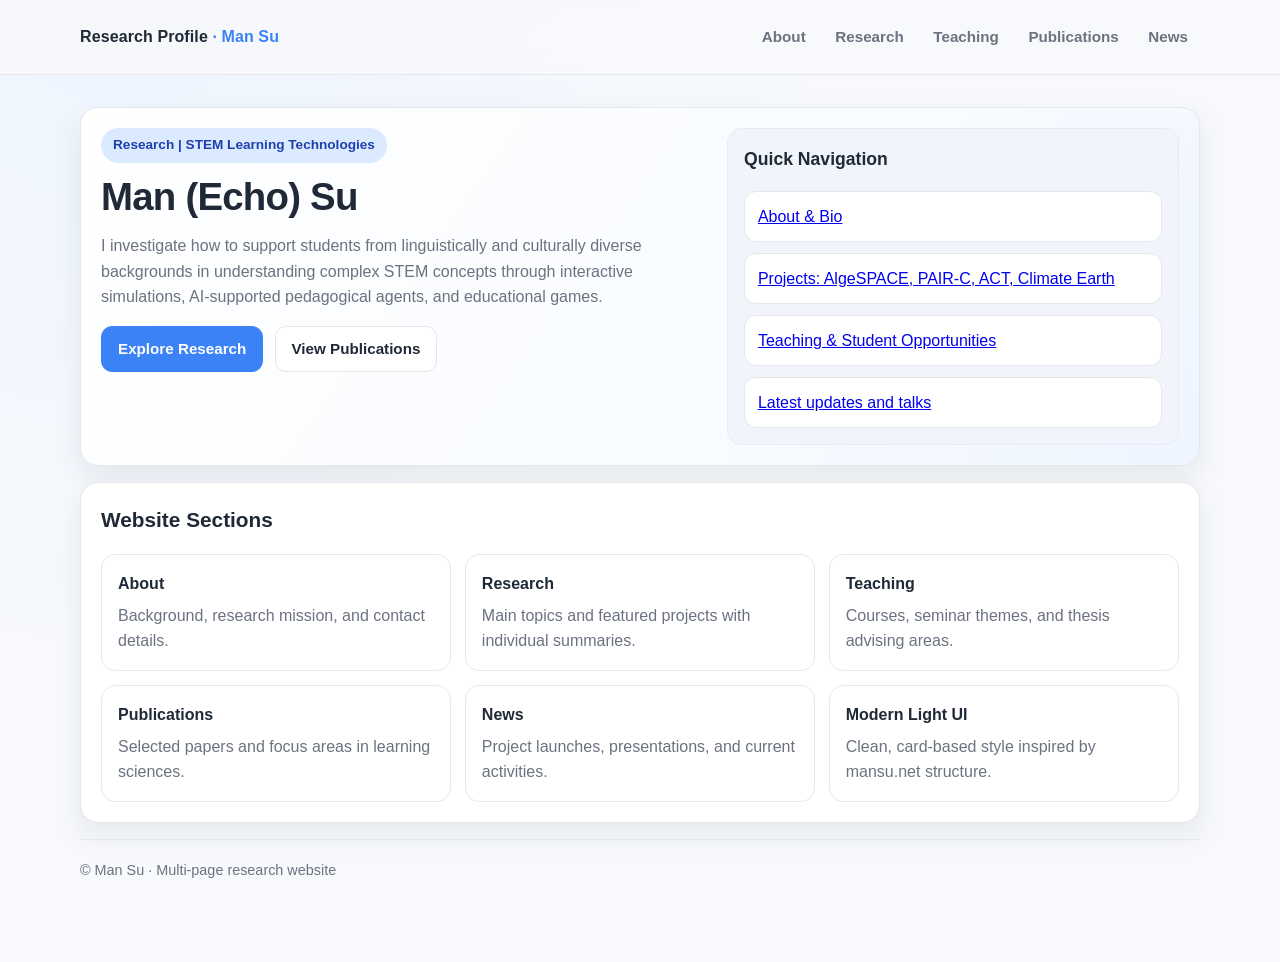
==== index.html @ 3224825e "Add files via upload" ====
<!doctype html>
<html lang="en">
<head>
  <meta charset="UTF-8" />
  <meta name="viewport" content="width=device-width, initial-scale=1" />
  <title>Home | Researcher Profile</title>
  <meta name="description" content="Researcher profile landing page for Man (Echo) Su." />
  <link rel="stylesheet" href="styles.css" />
</head>
<body>
  <header>
    <div class="container nav">
      <a class="brand" href="index.html">Research Profile <span>· Man Su</span></a>
      <nav class="menu" aria-label="Primary navigation">
        <a href="about.html">About</a>
        <a href="research.html">Research</a>
        <a href="teaching.html">Teaching</a>
        <a href="publications.html">Publications</a>
        <a href="news.html">News</a>
      </nav>
    </div>
  </header>

  <main class="container">
    <section class="card hero">
      <article>
        <div class="tag">Research | STEM Learning Technologies</div>
        <h1>Man (Echo) Su</h1>
        <p class="lead">
          I investigate how to support students from linguistically and culturally diverse backgrounds in understanding
          complex STEM concepts through interactive simulations, AI-supported pedagogical agents, and educational games.
        </p>
        <div class="actions">
          <a class="btn primary" href="research.html">Explore Research</a>
          <a class="btn" href="publications.html">View Publications</a>
        </div>
      </article>
      <aside class="panel">
        <h3>Quick Navigation</h3>
        <ul class="list">
          <li><a href="about.html">About & Bio</a></li>
          <li><a href="research.html">Projects: AlgeSPACE, PAIR-C, ACT, Climate Earth</a></li>
          <li><a href="teaching.html">Teaching & Student Opportunities</a></li>
          <li><a href="news.html">Latest updates and talks</a></li>
        </ul>
      </aside>
    </section>

    <section class="card">
      <h2>Website Sections</h2>
      <div class="grid-3">
        <article class="tile"><h4>About</h4><p>Background, research mission, and contact details.</p></article>
        <article class="tile"><h4>Research</h4><p>Main topics and featured projects with individual summaries.</p></article>
        <article class="tile"><h4>Teaching</h4><p>Courses, seminar themes, and thesis advising areas.</p></article>
        <article class="tile"><h4>Publications</h4><p>Selected papers and focus areas in learning sciences.</p></article>
        <article class="tile"><h4>News</h4><p>Project launches, presentations, and current activities.</p></article>
        <article class="tile"><h4>Modern Light UI</h4><p>Clean, card-based style inspired by mansu.net structure.</p></article>
      </div>
    </section>

    <footer>© Man Su · Multi-page research website</footer>
  </main>
</body>
</html>
---- styles.css ----
:root {
  --bg: #f7f9fc;
  --surface: #ffffff;
  --surface-soft: #f1f5fb;
  --text: #1f2937;
  --muted: #6b7280;
  --primary: #3b82f6;
  --primary-soft: #dbeafe;
  --line: #e5e7eb;
  --shadow: 0 12px 30px rgba(31, 41, 55, 0.08);
  --radius: 18px;
}

* { box-sizing: border-box; }
html, body { margin: 0; padding: 0; }
body {
  font-family: Inter, "Segoe UI", Roboto, Helvetica, Arial, sans-serif;
  color: var(--text);
  background: radial-gradient(circle at 10% -5%, #eef5ff 0%, var(--bg) 45%), var(--bg);
  line-height: 1.6;
}

.container { width: min(1120px, calc(100% - 2rem)); margin-inline: auto; }

header {
  position: sticky;
  top: 0;
  z-index: 50;
  backdrop-filter: blur(8px);
  background: rgba(247, 249, 252, 0.88);
  border-bottom: 1px solid rgba(229, 231, 235, 0.9);
}

.nav {
  display: flex;
  align-items: center;
  justify-content: space-between;
  gap: 1rem;
  min-height: 74px;
}

.brand {
  text-decoration: none;
  color: var(--text);
  font-weight: 760;
  letter-spacing: 0.1px;
}
.brand span { color: var(--primary); }

.menu { display: flex; flex-wrap: wrap; gap: 0.35rem; align-items: center; }
.menu a {
  text-decoration: none;
  color: var(--muted);
  font-weight: 600;
  font-size: 0.95rem;
  padding: 0.45rem 0.75rem;
  border-radius: 999px;
  transition: 0.2s ease;
}
.menu a:hover { color: var(--primary); background: var(--primary-soft); }
.menu a.active { color: #1e40af; background: var(--primary-soft); }

main { padding: 2rem 0 3rem; }

.card {
  background: var(--surface);
  border: 1px solid var(--line);
  border-radius: var(--radius);
  box-shadow: var(--shadow);
  padding: 1.25rem;
}

.hero {
  background: linear-gradient(125deg, #ffffff 0%, #f8fbff 65%, #eef5ff 100%);
  display: grid;
  grid-template-columns: 1.35fr 1fr;
  gap: 1rem;
  margin-bottom: 1rem;
}

.tag {
  display: inline-flex;
  align-items: center;
  gap: 0.5rem;
  background: var(--primary-soft);
  color: #1e40af;
  padding: 0.4rem 0.75rem;
  border-radius: 999px;
  font-size: 0.85rem;
  font-weight: 700;
  margin-bottom: 0.75rem;
}

h1 {
  margin: 0;
  font-size: clamp(1.7rem, 3.2vw, 2.4rem);
  line-height: 1.15;
  letter-spacing: -0.02em;
}
h2 { margin-top: 0; font-size: 1.3rem; }
h3 { margin-top: 0; font-size: 1.1rem; }

p.lead { margin: 0.9rem 0 1rem; color: var(--muted); max-width: 64ch; }

.actions { display: flex; flex-wrap: wrap; gap: 0.7rem; }
.btn {
  border: 1px solid var(--line);
  background: #fff;
  text-decoration: none;
  color: var(--text);
  font-weight: 650;
  font-size: 0.95rem;
  padding: 0.62rem 1rem;
  border-radius: 11px;
  transition: 0.2s ease;
}
.btn.primary { background: var(--primary); color: #fff; border-color: var(--primary); }
.btn:hover { transform: translateY(-1px); }

.panel {
  background: var(--surface-soft);
  border: 1px solid #e4ecfb;
  border-radius: 14px;
  padding: 1rem;
}

.grid-2 { display: grid; grid-template-columns: repeat(2, minmax(0, 1fr)); gap: 0.85rem; }
.grid-3 { display: grid; grid-template-columns: repeat(3, minmax(0, 1fr)); gap: 0.85rem; }

.tile {
  border: 1px solid var(--line);
  border-radius: 14px;
  background: #fff;
  padding: 1rem;
}
.tile h4 { margin: 0 0 0.4rem; font-size: 1rem; }
.tile p { margin: 0; color: var(--muted); }

.list { list-style: none; padding: 0; margin: 0; display: grid; gap: 0.65rem; }
.list li { border: 1px solid var(--line); border-radius: 12px; background: #fff; padding: 0.75rem 0.8rem; }

.badge {
  display: inline-block;
  font-size: 0.74rem;
  font-weight: 700;
  color: #4338ca;
  background: #eef2ff;
  border-radius: 999px;
  padding: 0.2rem 0.55rem;
  margin-bottom: 0.5rem;
}

footer {
  margin-top: 1rem;
  border-top: 1px solid var(--line);
  padding: 1.2rem 0 2rem;
  color: var(--muted);
  font-size: 0.9rem;
}

@media (max-width: 960px) {
  .hero, .grid-2, .grid-3 { grid-template-columns: 1fr; }
}
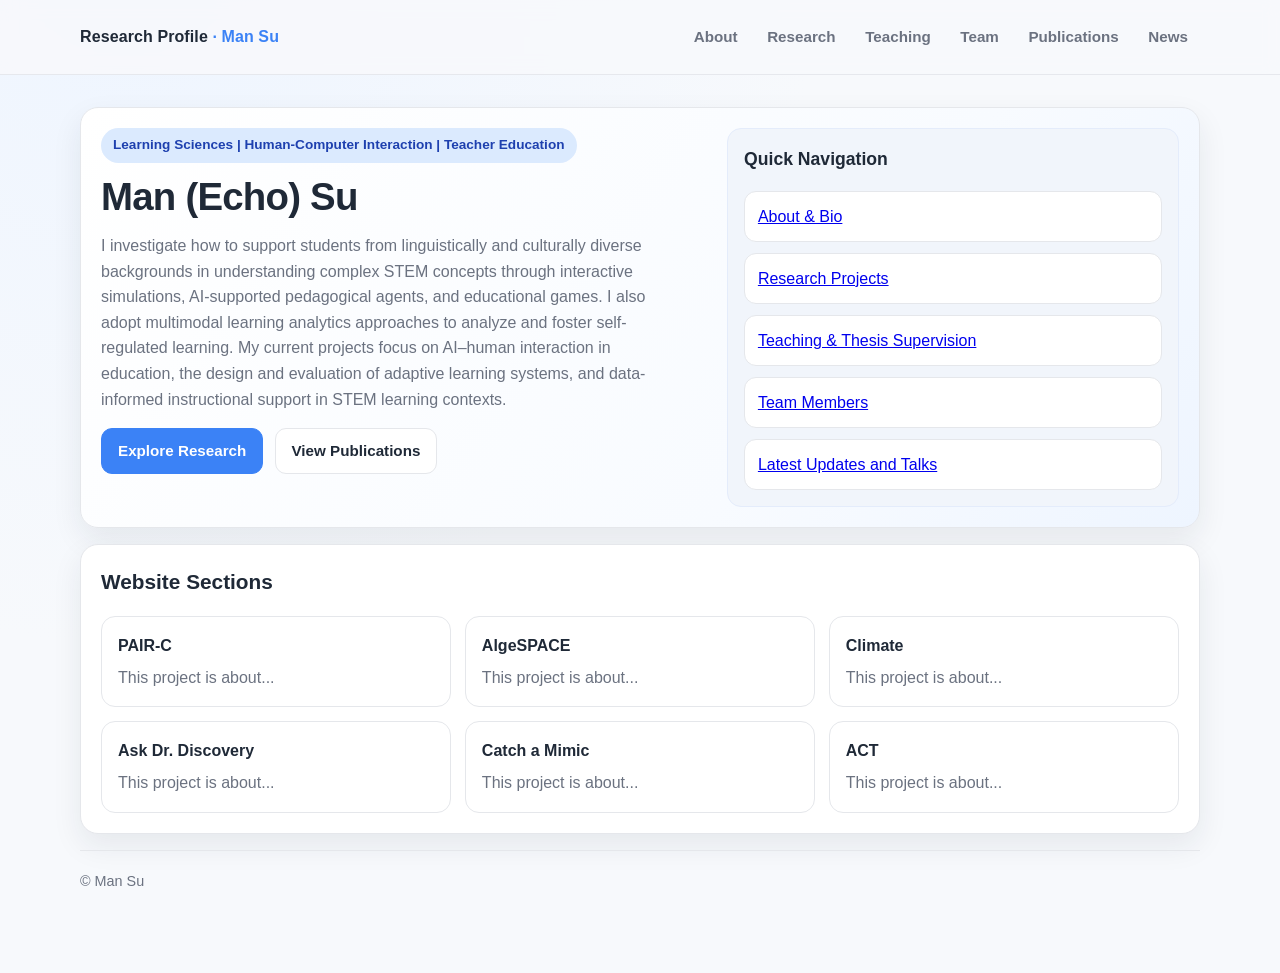
==== commit 49cad340: "Update index.html" ====
--- a/index.html
+++ b/index.html
@@ -15,6 +15,7 @@
         <a href="about.html">About</a>
         <a href="research.html">Research</a>
         <a href="teaching.html">Teaching</a>
+        <a href="team.html">Team</a>
         <a href="publications.html">Publications</a>
         <a href="news.html">News</a>
       </nav>
@@ -24,11 +25,14 @@
   <main class="container">
     <section class="card hero">
       <article>
-        <div class="tag">Research | STEM Learning Technologies</div>
+        <div class="tag">Learning Sciences | Human-Computer Interaction | Teacher Education </div>
         <h1>Man (Echo) Su</h1>
         <p class="lead">
           I investigate how to support students from linguistically and culturally diverse backgrounds in understanding
           complex STEM concepts through interactive simulations, AI-supported pedagogical agents, and educational games.
+          I also adopt multimodal learning analytics approaches to analyze and foster self-regulated learning. My current 
+          projects focus on AI–human interaction in education, the design and evaluation of adaptive learning systems, 
+          and data-informed instructional support in STEM learning contexts.
         </p>
         <div class="actions">
           <a class="btn primary" href="research.html">Explore Research</a>
@@ -39,9 +43,10 @@
         <h3>Quick Navigation</h3>
         <ul class="list">
           <li><a href="about.html">About & Bio</a></li>
-          <li><a href="research.html">Projects: AlgeSPACE, PAIR-C, ACT, Climate Earth</a></li>
-          <li><a href="teaching.html">Teaching & Student Opportunities</a></li>
-          <li><a href="news.html">Latest updates and talks</a></li>
+          <li><a href="research.html">Research Projects</a></li>
+          <li><a href="teaching.html">Teaching & Thesis Supervision</a></li>
+          <li><a href="team.html">Team Members</a></li>
+          <li><a href="news.html">Latest Updates and Talks</a></li>
         </ul>
       </aside>
     </section>
@@ -49,16 +54,16 @@
     <section class="card">
       <h2>Website Sections</h2>
       <div class="grid-3">
-        <article class="tile"><h4>About</h4><p>Background, research mission, and contact details.</p></article>
-        <article class="tile"><h4>Research</h4><p>Main topics and featured projects with individual summaries.</p></article>
-        <article class="tile"><h4>Teaching</h4><p>Courses, seminar themes, and thesis advising areas.</p></article>
-        <article class="tile"><h4>Publications</h4><p>Selected papers and focus areas in learning sciences.</p></article>
-        <article class="tile"><h4>News</h4><p>Project launches, presentations, and current activities.</p></article>
-        <article class="tile"><h4>Modern Light UI</h4><p>Clean, card-based style inspired by mansu.net structure.</p></article>
+        <article class="tile"><h4>PAIR-C</h4><p>This project is about...</p></article>
+        <article class="tile"><h4>AlgeSPACE</h4><p>This project is about...</p></article>
+        <article class="tile"><h4>Climate</h4><p>This project is about...</p></article>
+        <article class="tile"><h4>Ask Dr. Discovery</h4><p>This project is about...</p></article>
+        <article class="tile"><h4>Catch a Mimic</h4><p>This project is about...</p></article>
+        <article class="tile"><h4>ACT</h4><p>This project is about...</p></article>
       </div>
     </section>
 
-    <footer>© Man Su · Multi-page research website</footer>
+    <footer>© Man Su </footer>
   </main>
 </body>
 </html>
--- a/styles.css
+++ b/styles.css
@@ -161,3 +161,231 @@
 @media (max-width: 960px) {
   .hero, .grid-2, .grid-3 { grid-template-columns: 1fr; }
 }
+
+/* --- About page styles (updated to match requested format) --- */
+.about-page {
+  background: #f3f4f6;
+}
+
+.about-page header {
+  background: rgba(243, 244, 246, 0.95);
+  border-bottom: 1px solid #d1d5db;
+}
+
+.about-main {
+  padding-top: 1.9rem;
+}
+
+.about-overview {
+  background: transparent;
+  border: none;
+  box-shadow: none;
+  padding: 0.4rem 0.1rem 1.2rem;
+}
+
+.about-layout {
+  display: grid;
+  grid-template-columns: 360px 1fr;
+  gap: 2.2rem;
+  align-items: start;
+}
+
+.about-left {
+  text-align: center;
+}
+
+.about-photo {
+  width: 260px;
+  height: 260px;
+  border-radius: 50%;
+  object-fit: cover;
+  object-position: center;
+  margin: 0 auto 1.2rem;
+  display: block;
+}
+
+.about-name {
+  margin: 0 0 0.5rem;
+  font-size: 2rem;
+  line-height: 1.2;
+}
+
+.about-role {
+  margin: 0.28rem 0;
+  font-size: 1.05rem;
+}
+
+.social-links {
+  list-style: none;
+  display: flex;
+  justify-content: center;
+  gap: 0.65rem;
+  padding: 0;
+  margin: 1.35rem 0 0;
+}
+
+.social-links a {
+  width: 36px;
+  height: 36px;
+  border-radius: 50%;
+  display: inline-flex;
+  align-items: center;
+  justify-content: center;
+  text-decoration: none;
+  border: 1px solid #9ca3af;
+  background: #ffffff;
+  transition: transform 0.2s ease, border-color 0.2s ease;
+}
+
+.social-links a:hover {
+  transform: translateY(-1px);
+  border-color: #6b7280;
+}
+
+.social-icon {
+  width: 18px;
+  height: 18px;
+  display: block;
+}
+
+.about-right p {
+  margin: 0 auto 1.1rem;
+  max-width: 64ch;
+  color: #111827;
+  font-size: 1.06rem;
+  line-height: 1.8;
+  text-align: justify;
+}
+
+.about-right {
+  padding-top: 0.2rem;
+}
+
+.timeline-wrap {
+  background: transparent;
+  border: none;
+  box-shadow: none;
+  border-top: 1px solid #9ca3af;
+  border-radius: 0;
+  margin-top: 0.35rem;
+  padding: 1.45rem 0.1rem 0.3rem;
+}
+
+.timeline-title {
+  font-size: clamp(1.85rem, 2.4vw, 2rem);
+  margin: 0 0 1.35rem;
+}
+
+.timeline {
+  display: grid;
+  gap: 0.72rem;
+}
+
+.timeline-item {
+  display: grid;
+  grid-template-columns: 210px 90px 1fr;
+  align-items: start;
+  gap: 1rem;
+}
+
+.timeline-date {
+  font-size: 1.02rem;
+  white-space: nowrap;
+  padding-top: 0.2rem;
+}
+
+.timeline-axis {
+  position: relative;
+  min-height: 62px;
+}
+
+.timeline-axis::before {
+  content: "";
+  position: absolute;
+  left: 50%;
+  top: 0;
+  bottom: -14px;
+  width: 1px;
+  background: #8b8f94;
+  transform: translateX(-50%);
+}
+
+.timeline-item:last-child .timeline-axis::before {
+  bottom: 50%;
+}
+
+.timeline-dot {
+  position: absolute;
+  left: 50%;
+  top: 6px;
+  transform: translateX(-50%);
+  width: 12px;
+  height: 12px;
+  border-radius: 50%;
+  background: #0f2912;
+  display: inline-flex;
+  align-items: center;
+  justify-content: center;
+}
+
+.timeline-dot.marker-icon {
+  width: 54px;
+  height: 54px;
+  top: 0;
+  border-radius: 50%;
+  background: #ffffff;
+  border: 1px solid #d1d5db;
+}
+
+.timeline-dot.marker-icon img {
+  width: 30px;
+  height: 30px;
+  object-fit: contain;
+}
+
+.timeline-event {
+  font-size: 1.02rem;
+  line-height: 1.6;
+  margin: 0;
+}
+
+.timeline-event a {
+  color: #111827;
+  text-underline-offset: 3px;
+}
+
+@media (max-width: 980px) {
+  .about-layout {
+    grid-template-columns: 1fr;
+    gap: 1.1rem;
+  }
+
+  .about-right p {
+    max-width: 100%;
+    font-size: 1rem;
+    line-height: 1.72;
+  }
+
+  .about-right {
+    padding-top: 3.9rem;
+  }
+
+  .timeline-item {
+    grid-template-columns: 1fr;
+    gap: 0.35rem;
+    border-left: 2px solid #8b8f94;
+    padding-left: 1rem;
+    margin-left: 0.45rem;
+  }
+
+  .timeline-axis,
+  .timeline-axis::before {
+    display: none;
+  }
+
+  .timeline-date,
+  .timeline-event {
+    font-size: 0.98rem;
+  }
+}
+
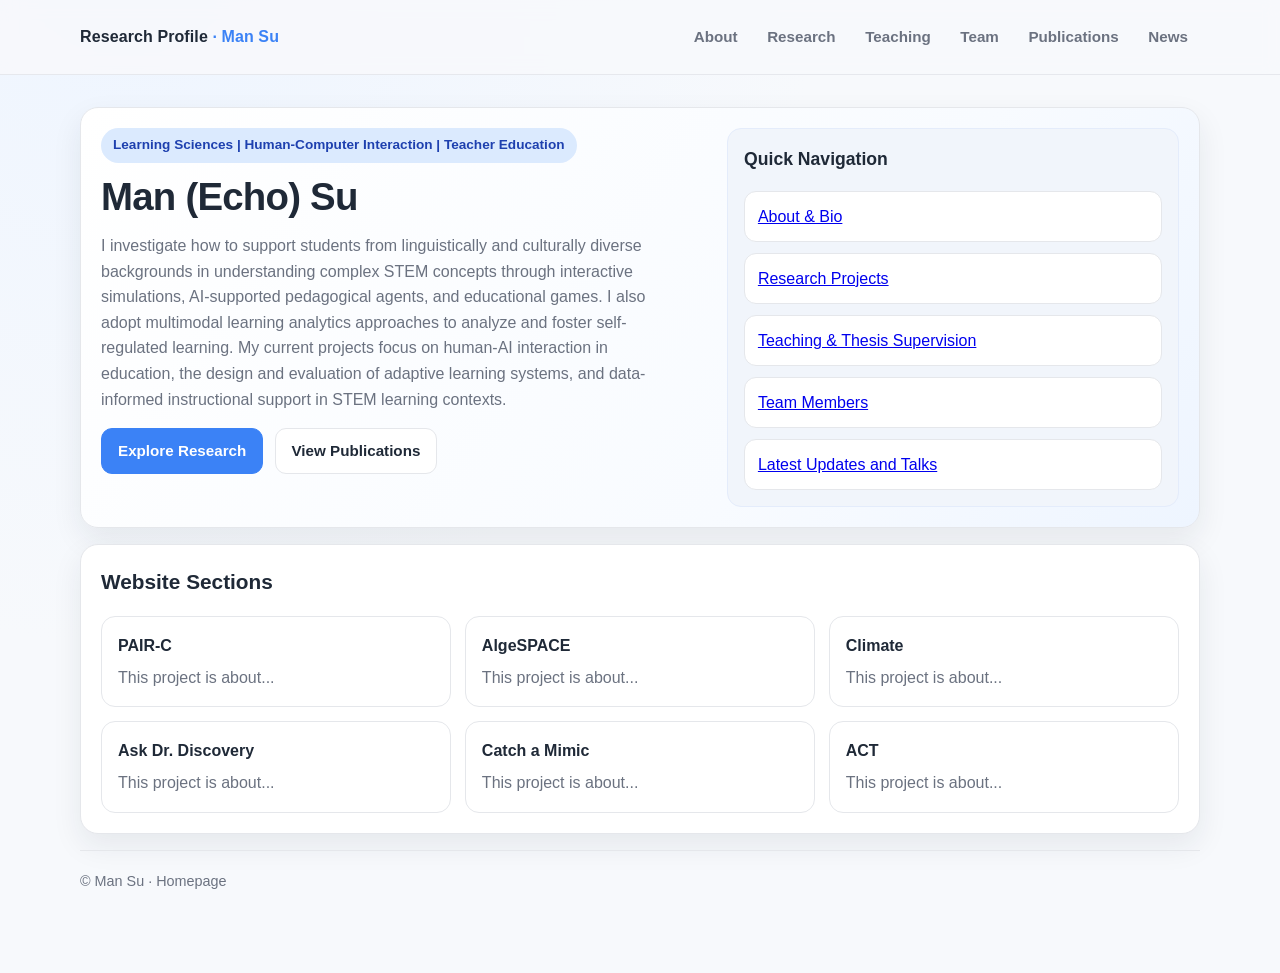
==== commit 316909d9: "Update index.html" ====
--- a/index.html
+++ b/index.html
@@ -31,7 +31,7 @@
           I investigate how to support students from linguistically and culturally diverse backgrounds in understanding
           complex STEM concepts through interactive simulations, AI-supported pedagogical agents, and educational games.
           I also adopt multimodal learning analytics approaches to analyze and foster self-regulated learning. My current 
-          projects focus on AI–human interaction in education, the design and evaluation of adaptive learning systems, 
+          projects focus on human-AI interaction in education, the design and evaluation of adaptive learning systems, 
           and data-informed instructional support in STEM learning contexts.
         </p>
         <div class="actions">
@@ -63,7 +63,7 @@
       </div>
     </section>
 
-    <footer>© Man Su </footer>
+    <footer>© Man Su · Homepage </footer>
   </main>
 </body>
 </html>
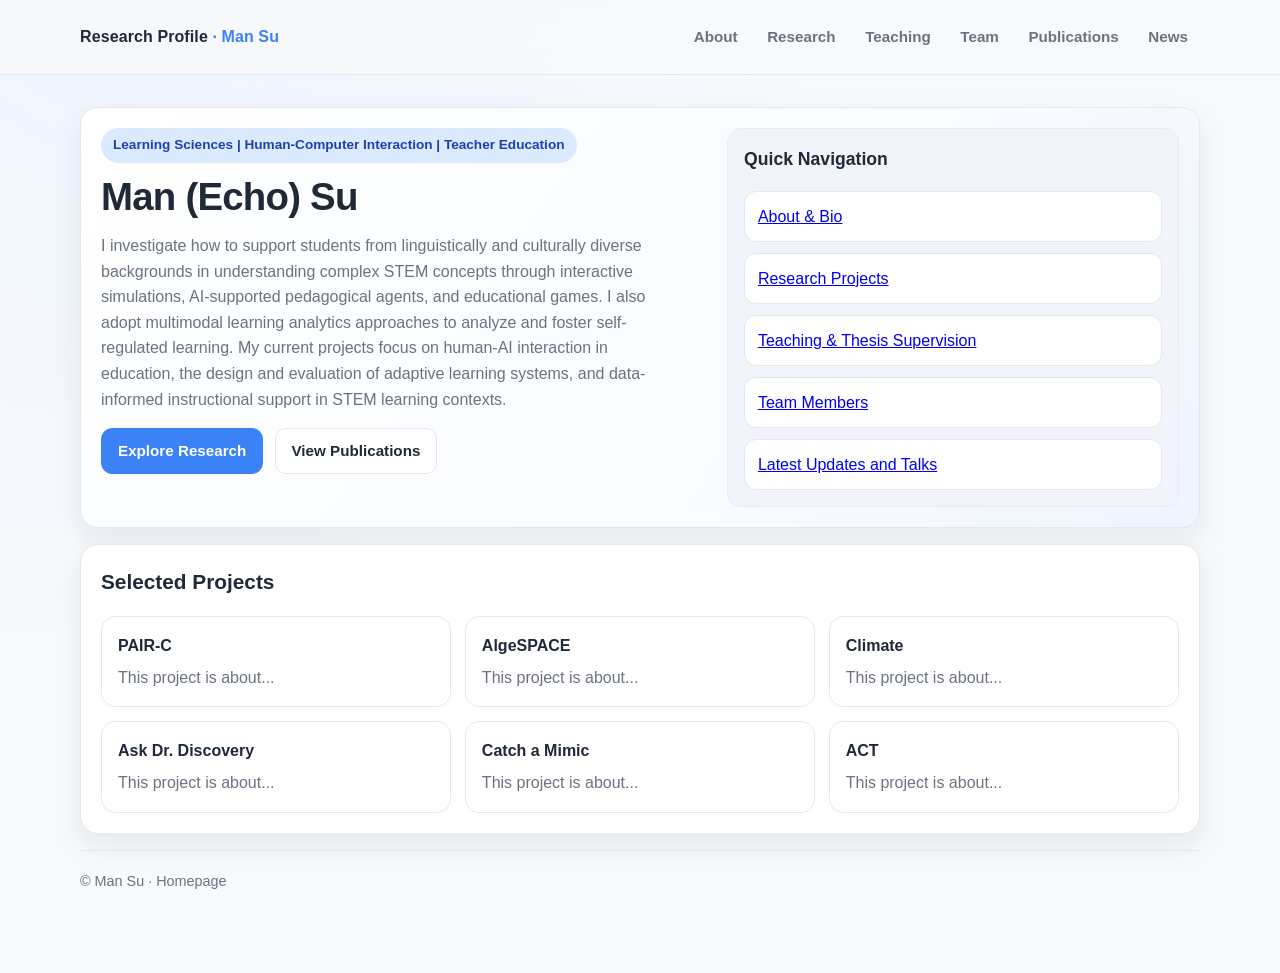
==== commit 1e851772: "Update index.html" ====
--- a/index.html
+++ b/index.html
@@ -52,7 +52,7 @@
     </section>
 
     <section class="card">
-      <h2>Website Sections</h2>
+      <h2>Selected Projects</h2>
       <div class="grid-3">
         <article class="tile"><h4>PAIR-C</h4><p>This project is about...</p></article>
         <article class="tile"><h4>AlgeSPACE</h4><p>This project is about...</p></article>
--- a/styles.css
+++ b/styles.css
@@ -258,7 +258,7 @@
 }
 
 .about-right {
-  padding-top: 0.2rem;
+  padding-top: 1.9rem;
 }
 
 .timeline-wrap {
@@ -367,7 +367,7 @@
   }
 
   .about-right {
-    padding-top: 3.9rem;
+    padding-top: 0.2rem;
   }
 
   .timeline-item {
@@ -389,3 +389,71 @@
   }
 }
 
+
+
+/* --- Team page styles --- */
+.team-section {
+  background: linear-gradient(135deg, #ffffff 0%, #f8fbff 100%);
+}
+
+.team-grid {
+  display: grid;
+  grid-template-columns: repeat(2, minmax(0, 1fr));
+  gap: 1rem;
+}
+
+.team-card {
+  display: grid;
+  grid-template-columns: 120px 1fr;
+  gap: 1rem;
+  align-items: start;
+  border: 1px solid var(--line);
+  border-radius: 14px;
+  background: #fff;
+  padding: 1rem;
+}
+
+.team-photo {
+  width: 120px;
+  height: 120px;
+  border-radius: 12px;
+  object-fit: cover;
+  object-position: center;
+}
+
+.team-meta h3 {
+  margin: 0 0 0.35rem;
+}
+
+.team-role {
+  margin: 0 0 0.25rem;
+  font-weight: 700;
+  color: #1e40af;
+}
+
+.team-affiliation {
+  margin: 0 0 0.5rem;
+  font-size: 0.94rem;
+  color: var(--muted);
+}
+
+.team-meta p {
+  margin-top: 0;
+}
+
+@media (max-width: 960px) {
+  .team-grid {
+    grid-template-columns: 1fr;
+  }
+
+  .team-card {
+    grid-template-columns: 1fr;
+  }
+
+  .team-photo {
+    width: 100%;
+    max-width: 220px;
+    height: auto;
+    aspect-ratio: 1 / 1;
+  }
+}
